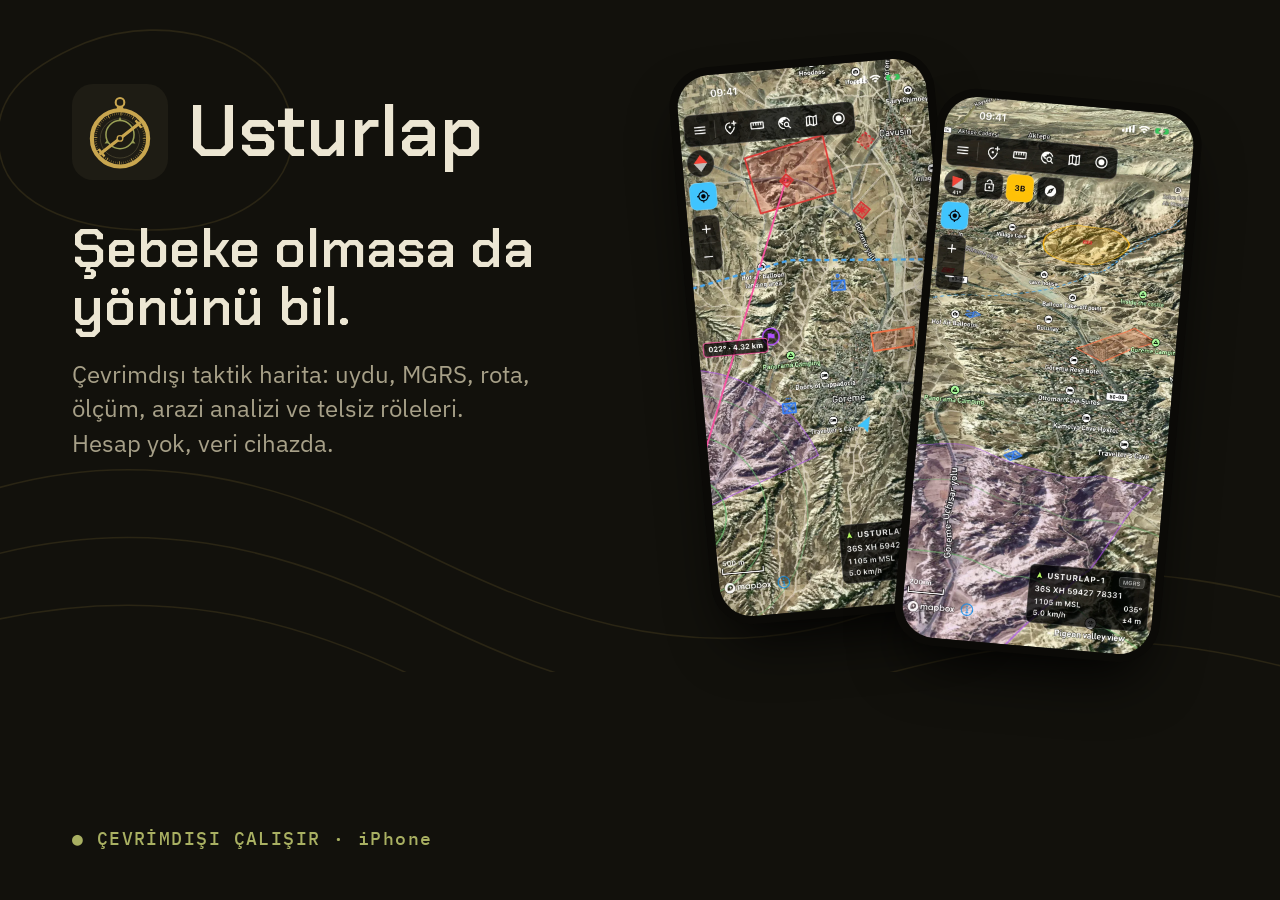
==== tool/site_og.html @ 33af0072 "Site: "çevrimdışı" ifadesi ve telsiz röleleri bölümü - Sitedeki "internetsiz" ifadeleri "çevrimdışı"" ====
<!doctype html>
<!-- Sitenin paylaşım görseli (website/assets/img/og.jpg) kaynağı, 1200×630.
     Üretmek için:
       "/Applications/Google Chrome.app/Contents/MacOS/Google Chrome" --headless \
         --hide-scrollbars --force-device-scale-factor=1 --window-size=1200,630 \
         --virtual-time-budget=8000 --allow-file-access-from-files \
         --screenshot=/tmp/og.png "file://$PWD/tool/site_og.html"
     sonra PNG → JPEG (kalite ~86) olarak website/assets/img/og.jpg. -->
<html lang="tr"><head><meta charset="utf-8">
<link rel="stylesheet" href="https://fonts.googleapis.com/css2?family=Chakra+Petch:wght@600&family=IBM+Plex+Mono:wght@500&family=IBM+Plex+Sans:wght@400&display=block">
<style>
html,body{margin:0;width:1200px;height:630px;overflow:hidden;background:#12110c;color:#ece6d3;font-family:'IBM Plex Sans',sans-serif}
.c{position:absolute;inset:0;color:rgba(201,166,79,.13)}
.l{position:absolute;left:72px;top:84px;width:600px}
.b{display:flex;align-items:center;gap:20px}
.b img{width:96px;height:96px}
.b span{font:600 72px/1 'Chakra Petch',sans-serif;letter-spacing:.01em}
h1{margin:40px 0 0;font:600 54px/1.08 'Chakra Petch',sans-serif}
p{margin:20px 0 0;font-size:24px;line-height:1.45;color:#a7a088}
.m{position:absolute;left:72px;bottom:52px;font:500 18px/1 'IBM Plex Mono',monospace;letter-spacing:.08em;color:#a9b062}
.ph{position:absolute;top:58px;width:250px;padding:8px;border-radius:40px;background:#0b0a07;box-shadow:0 30px 60px -20px #000}
.ph img{display:block;width:100%;border-radius:33px}
.p1{left:690px;transform:rotate(-5deg)}
.p2{left:915px;top:96px;transform:rotate(5deg)}
</style></head><body>
<svg class="c" viewBox="0 0 1200 630" fill="none" stroke="currentColor" stroke-width="1.5"><path d="M-40 470c160-60 300-20 420 40s260 120 420 70 260-60 440-10"/><path d="M-40 530c170-55 310-15 430 45s250 110 410 65 270-55 440-5"/><path d="M-40 590c180-50 320-10 440 50s240 100 400 60 280-50 440 0"/><path d="M80 40c80-30 170 0 190 60s-30 110-110 115-150-20-160-70 20-80 80-105z"/></svg>
<div class="l"><div class="b"><img src="../website/assets/img/logo.svg" alt=""><span>Usturlap</span></div>
<h1>Şebeke olmasa da<br>yönünü bil.</h1>
<p>Çevrimdışı taktik harita: uydu, MGRS, rota,<br>ölçüm, arazi analizi ve telsiz röleleri.<br>Hesap yok, veri cihazda.</p></div>
<div class="m">● ÇEVRİMDIŞI ÇALIŞIR · iPhone</div>
<div class="ph p1"><img src="../website/assets/shots/ana-ekran.webp" alt=""></div>
<div class="ph p2"><img src="../website/assets/shots/3b-arazi.webp" alt=""></div>
</body></html>
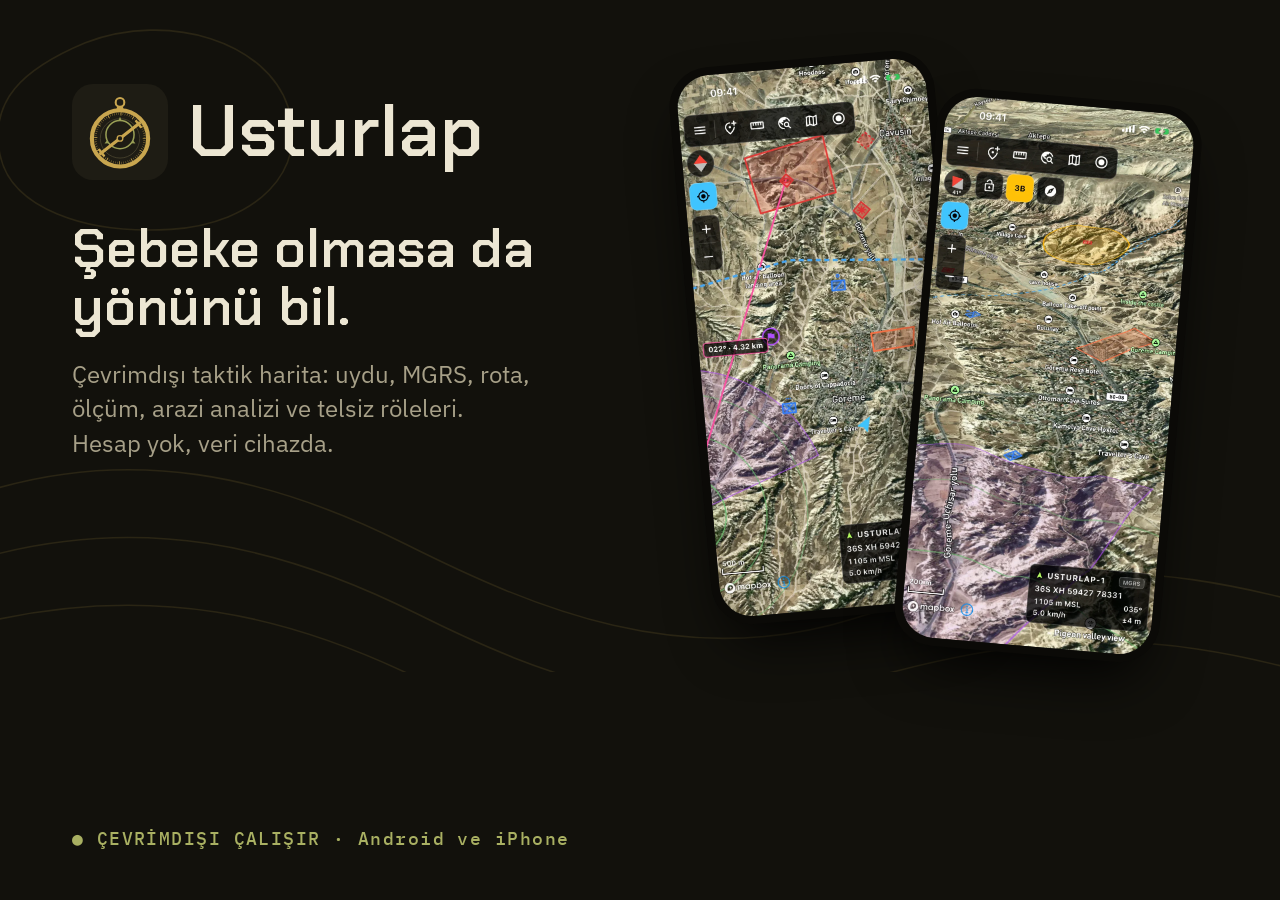
==== commit 5c887f6d: "Site: Android indirme ve Kurulum bölümü - Giriş: "Android için indir" (releases/latest/download/ustu" ====
--- a/tool/site_og.html
+++ b/tool/site_og.html
@@ -27,7 +27,7 @@
 <div class="l"><div class="b"><img src="../website/assets/img/logo.svg" alt=""><span>Usturlap</span></div>
 <h1>Şebeke olmasa da<br>yönünü bil.</h1>
 <p>Çevrimdışı taktik harita: uydu, MGRS, rota,<br>ölçüm, arazi analizi ve telsiz röleleri.<br>Hesap yok, veri cihazda.</p></div>
-<div class="m">● ÇEVRİMDIŞI ÇALIŞIR · iPhone</div>
+<div class="m">● ÇEVRİMDIŞI ÇALIŞIR · Android ve iPhone</div>
 <div class="ph p1"><img src="../website/assets/shots/ana-ekran.webp" alt=""></div>
 <div class="ph p2"><img src="../website/assets/shots/3b-arazi.webp" alt=""></div>
 </body></html>
